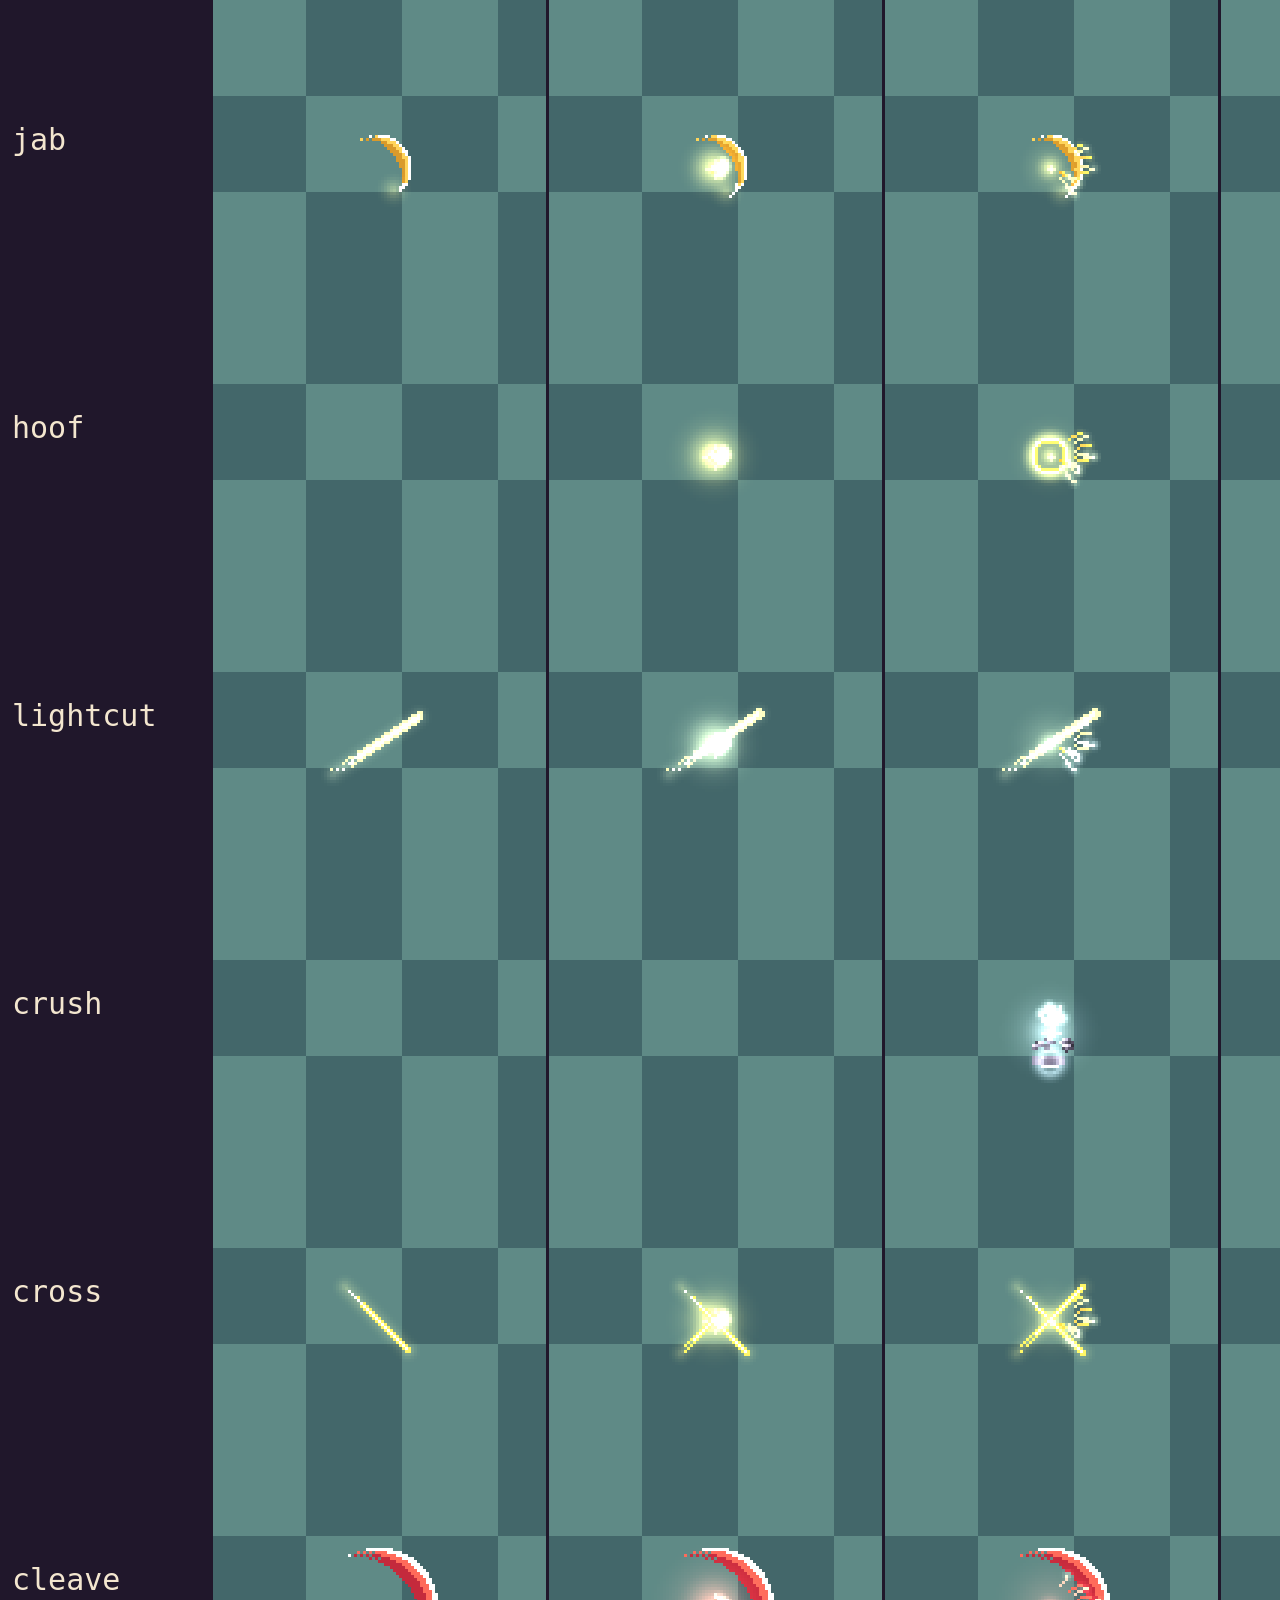
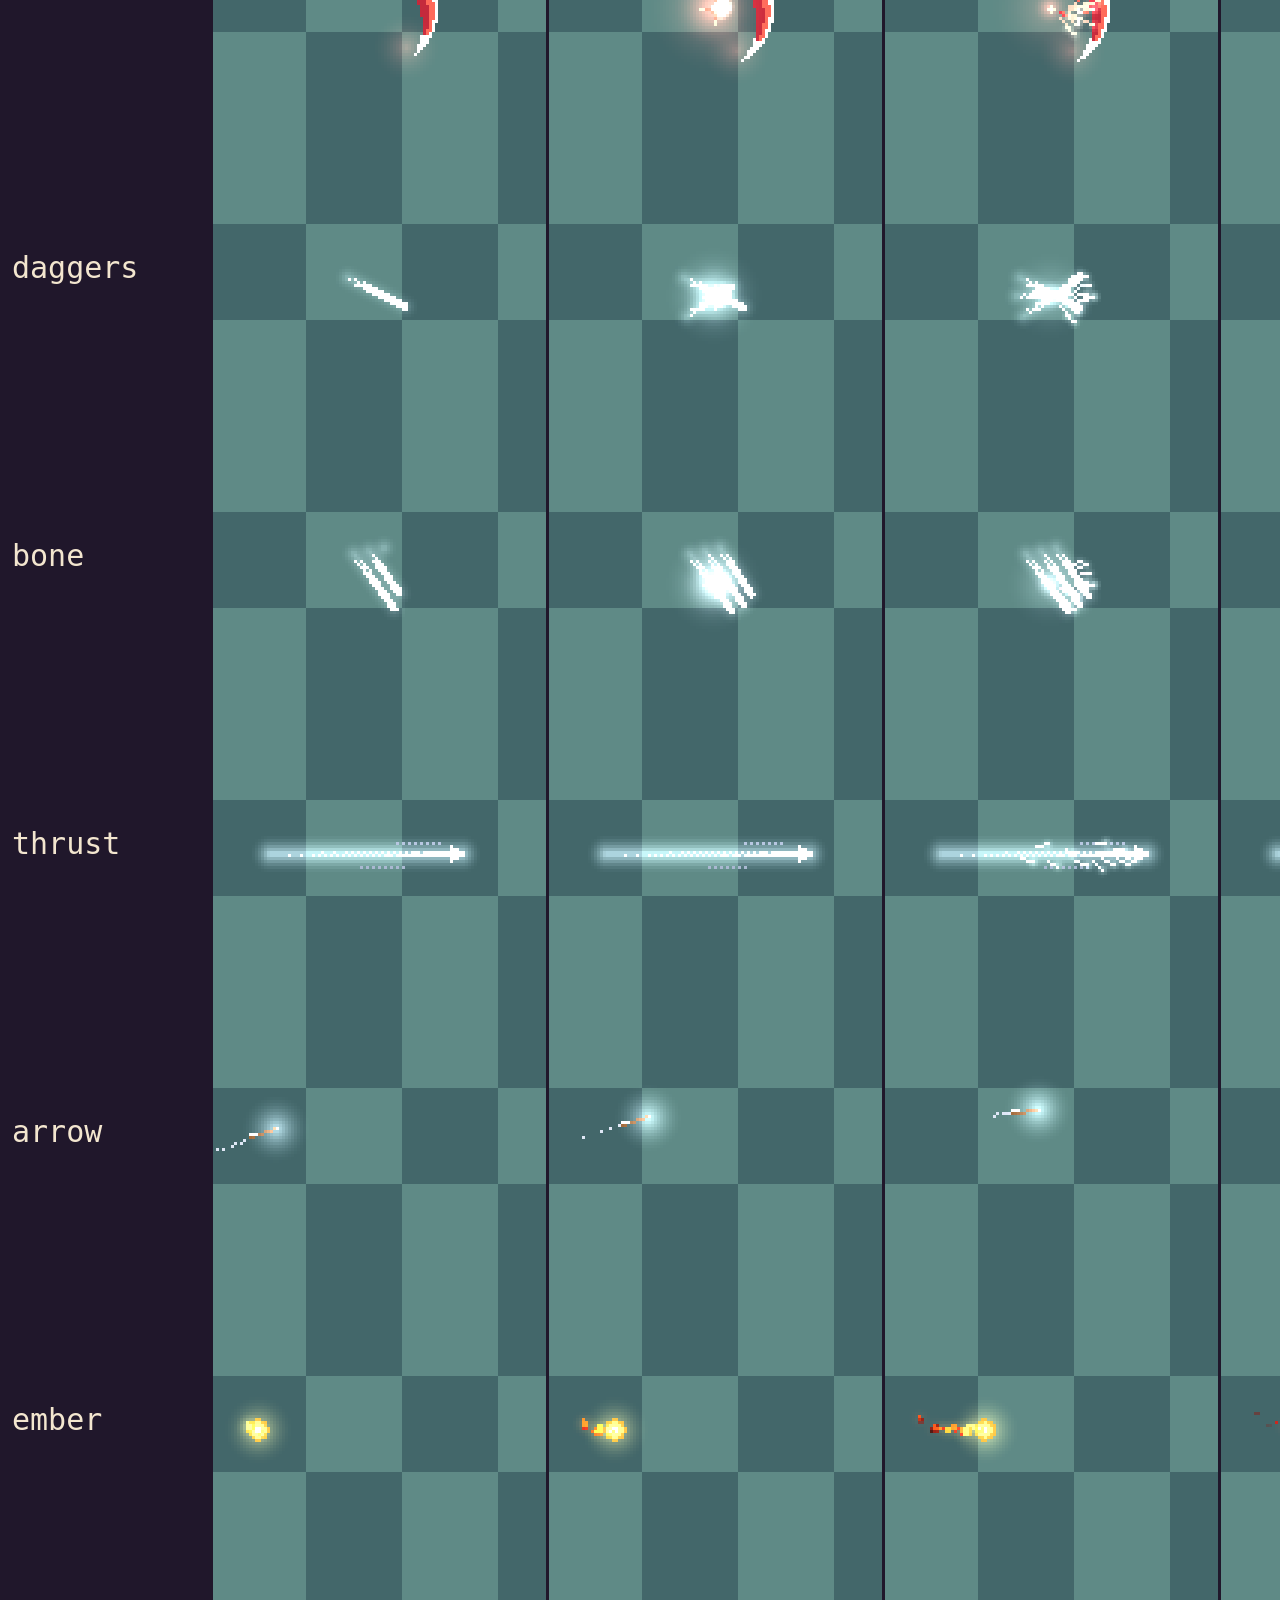
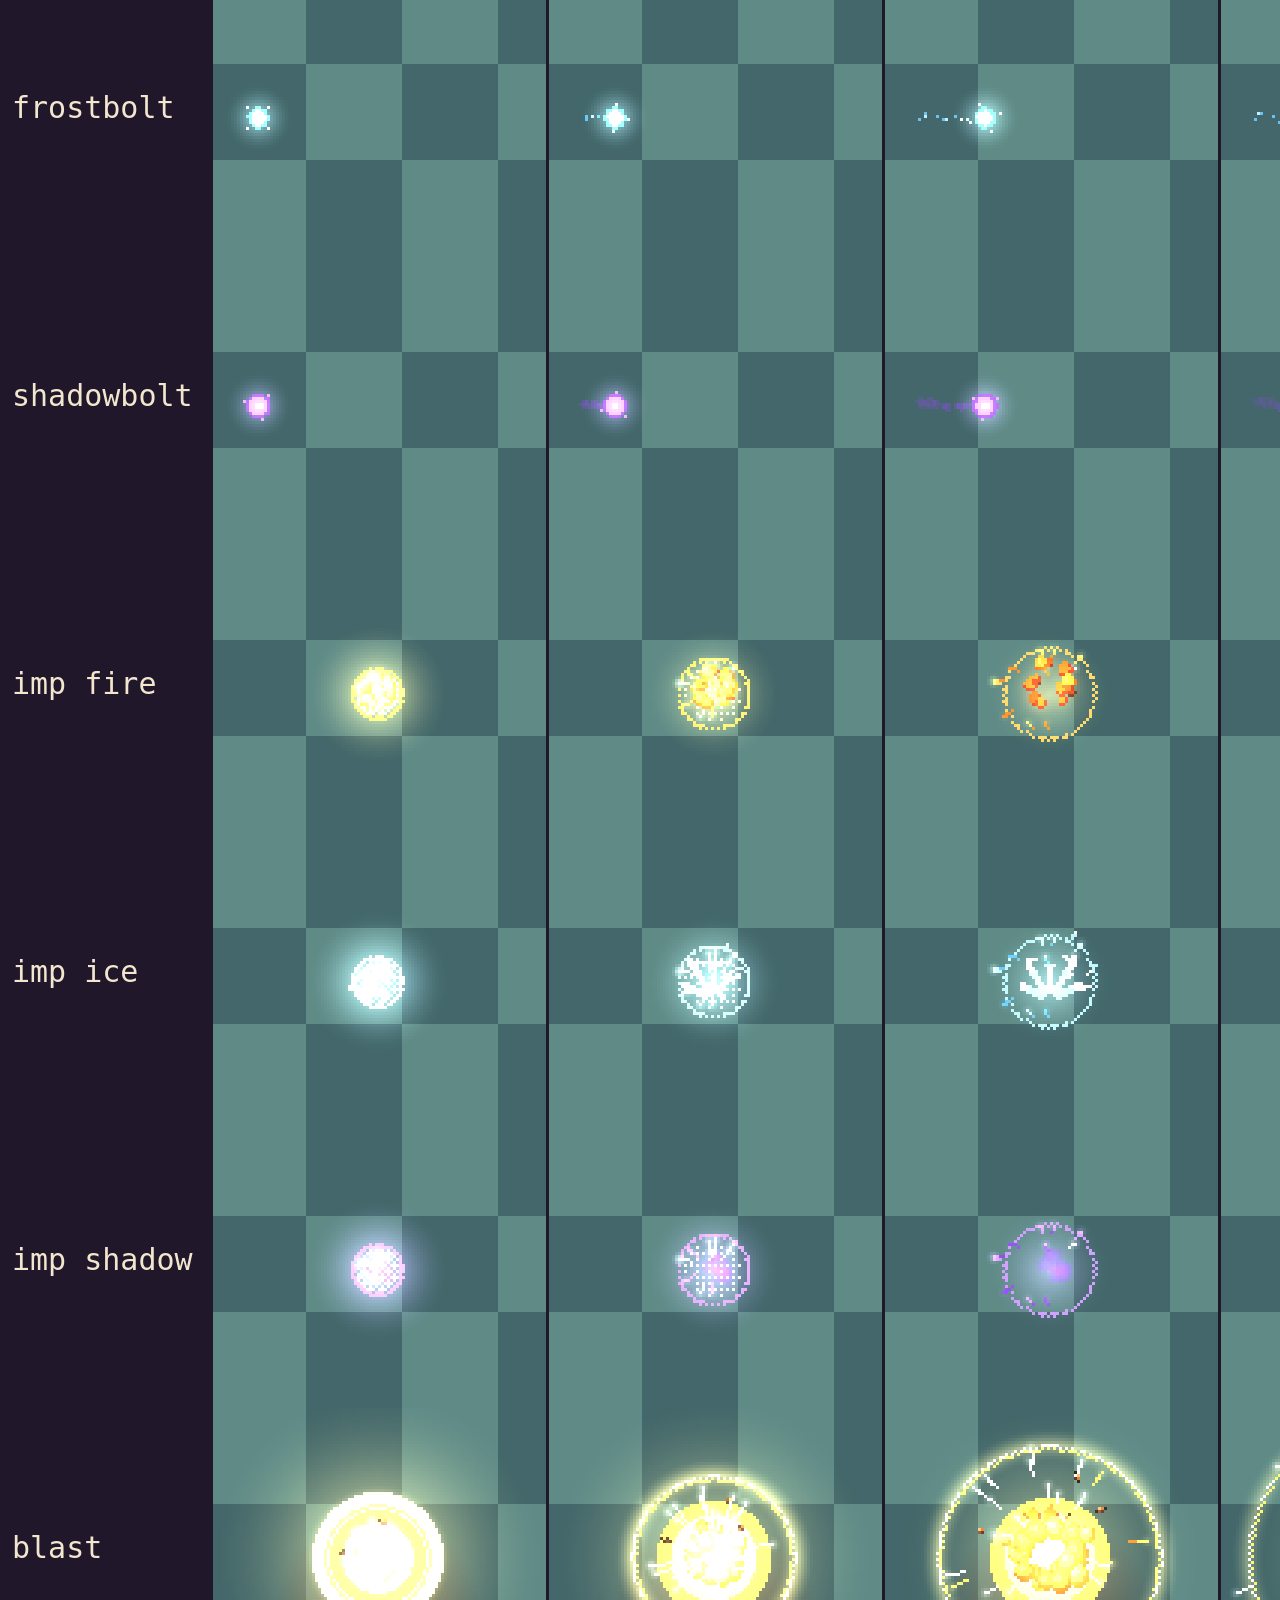
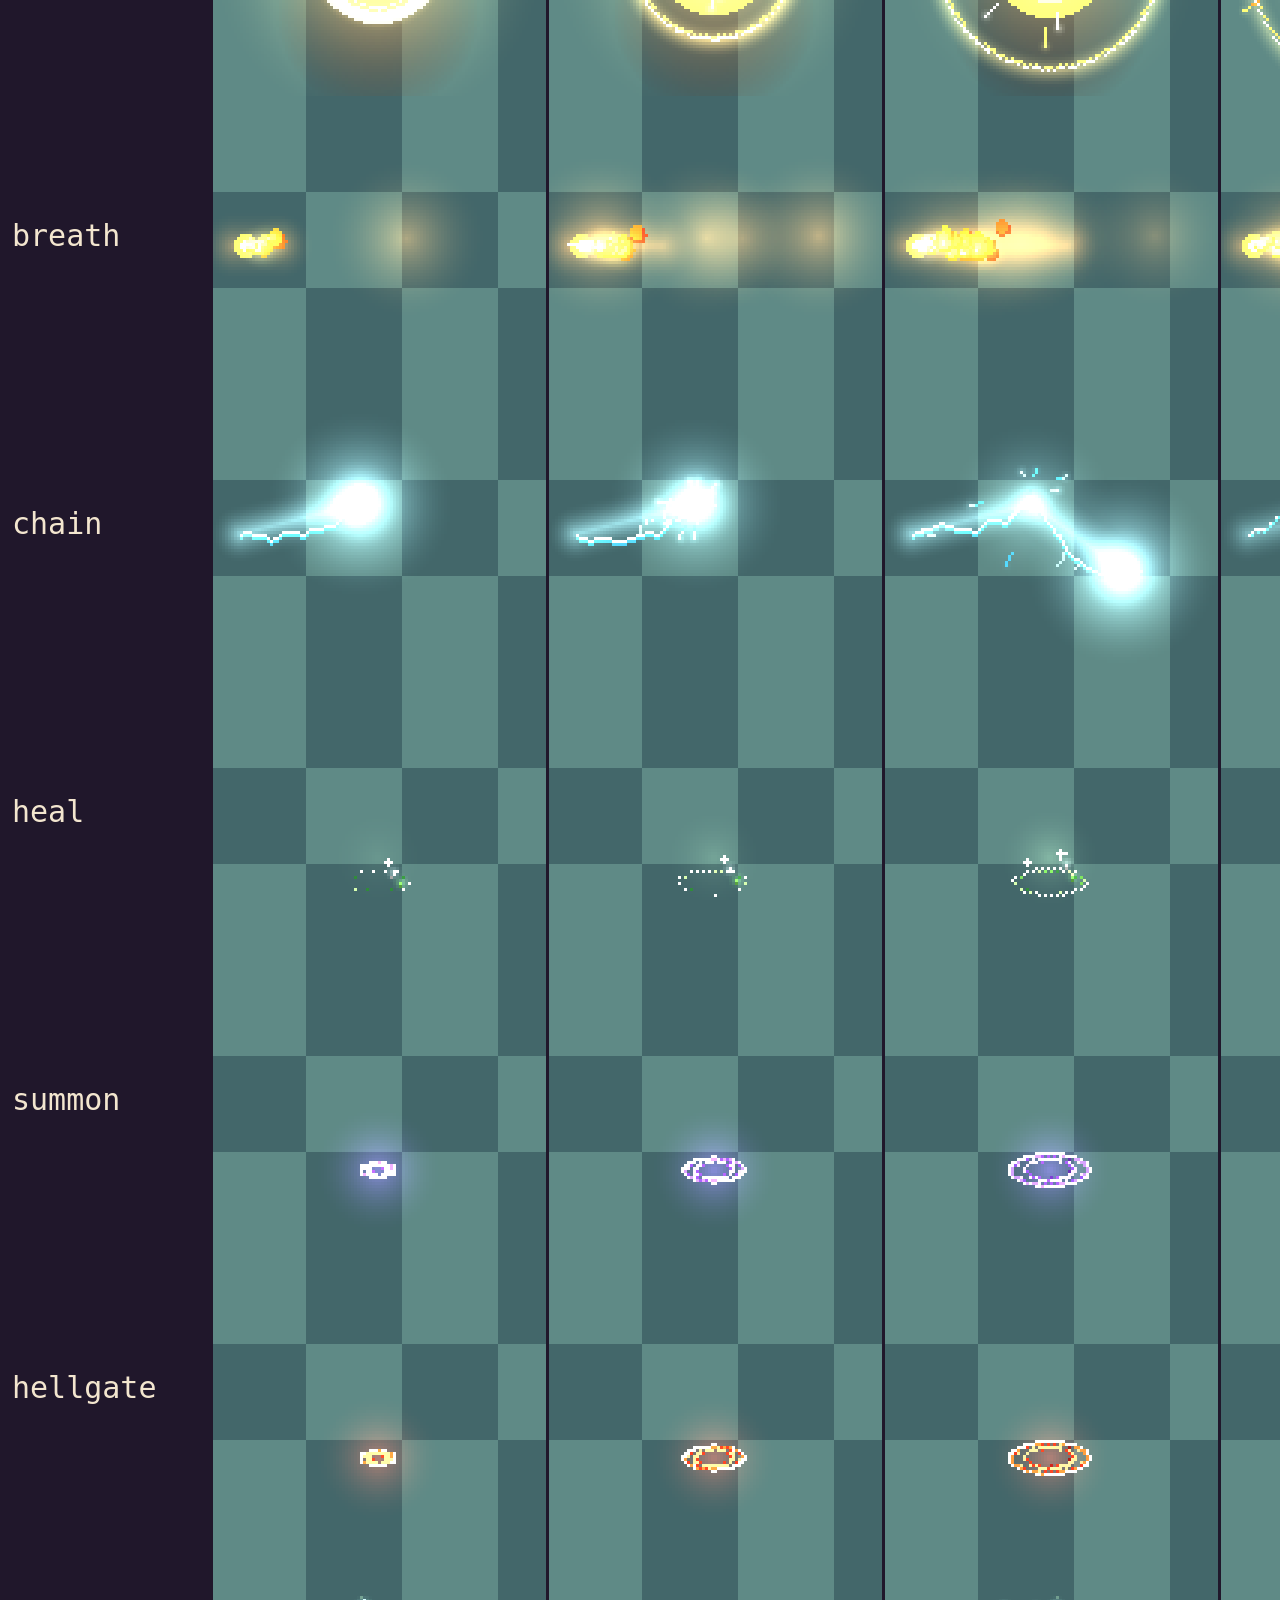
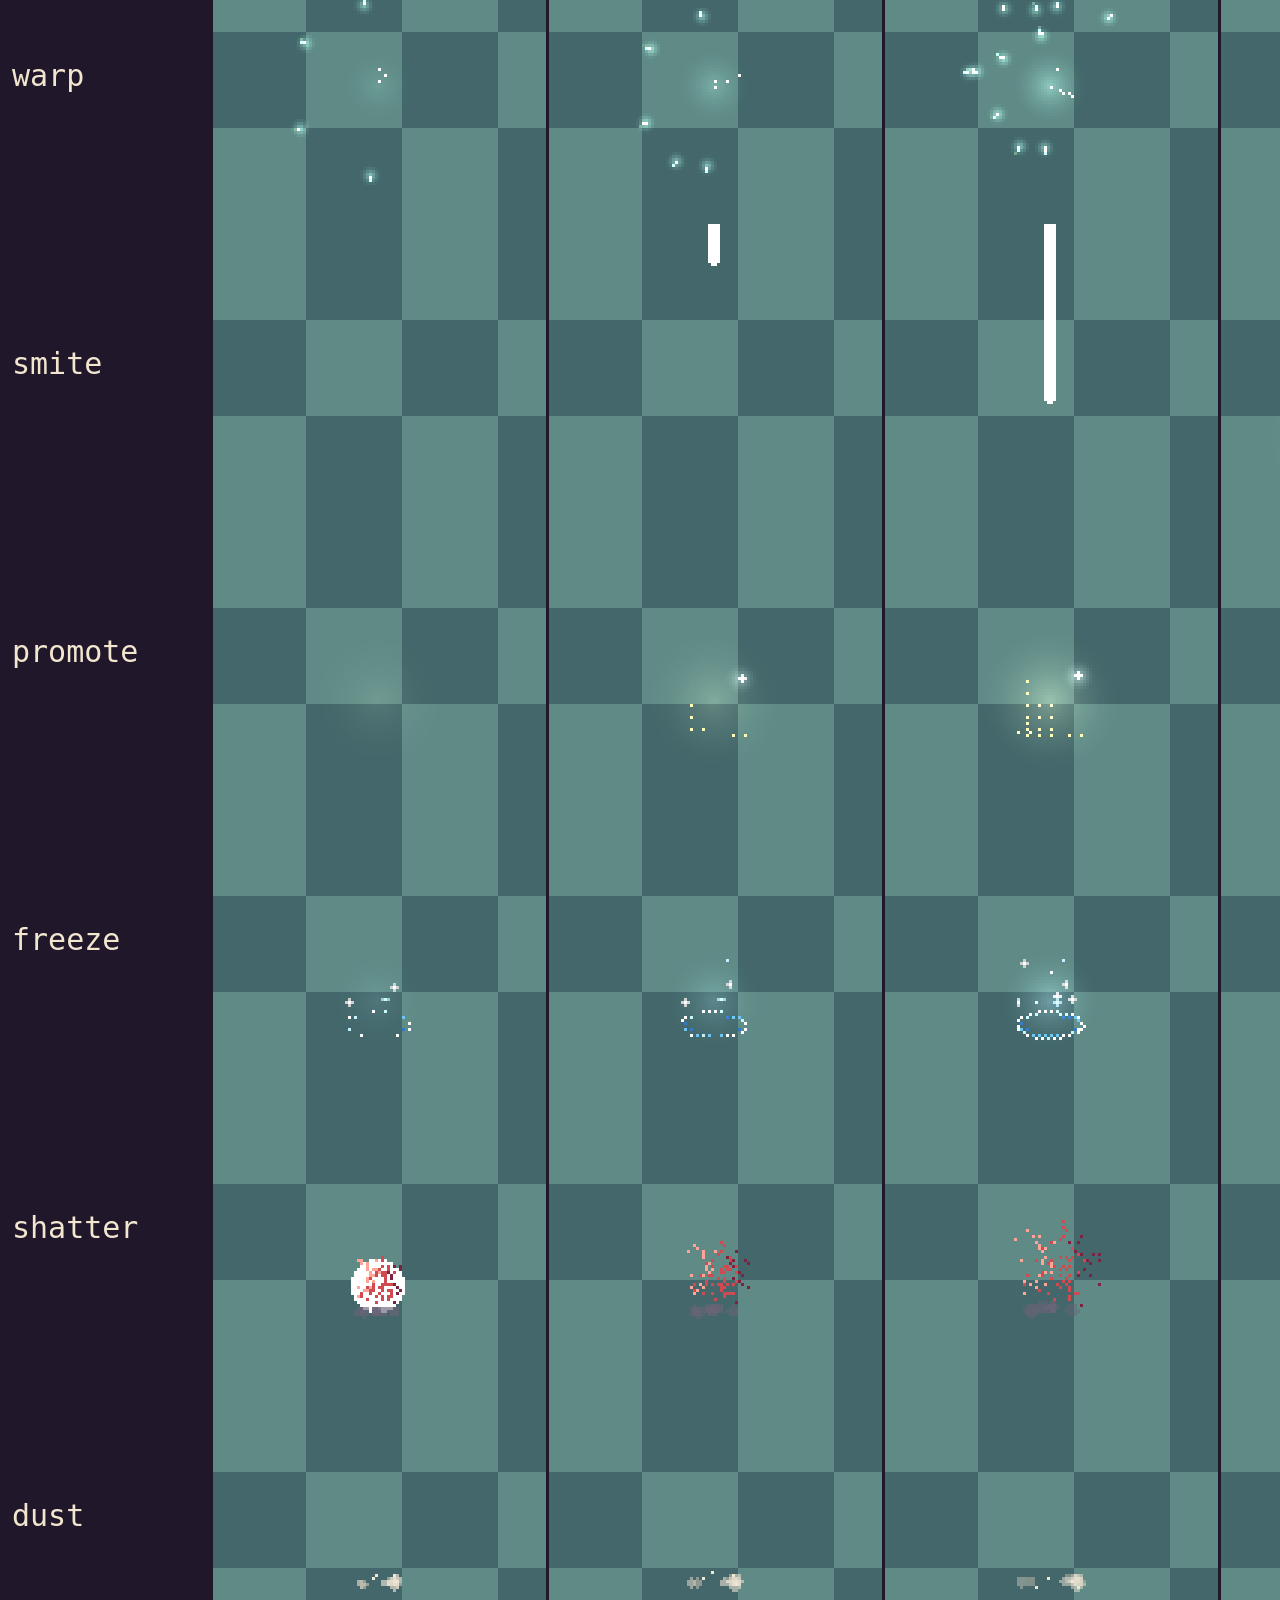
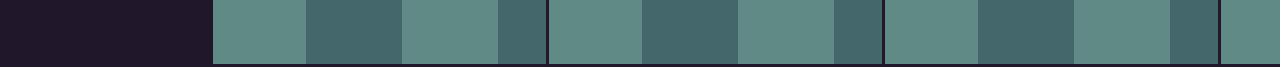
==== dev/fx.html @ 3b4ee3be "카오스체스 첫 버전: 웨이브형 체스 응용 게임 - 메인 화면(상점, 편성, 출전)과 영구 저장 - 기본 체스 기물 + 특수 능력 기물 13종 (등급별 가격) - 이동/공격/능력 선" ====
<!doctype html>
<meta charset="utf-8">
<title>FX contact sheet</title>
<body style="background:#20172b;margin:0;color:#f3e6cf;font:12px monospace">
<canvas id="c"></canvas>
<script type="module">
import { createFrame, clearFrame, createFx } from "../lib/pixelfx/core/index.js";
import * as FX from "../js/fx/effects.js";
import { sprite } from "../js/render/sprites.js";

const params = new URLSearchParams(location.search);
const PW = 112, PH = 96, Z = 3;
const TIMES = (params.get("t") ?? "0.04,0.08,0.14,0.22,0.35,0.55,0.8,1.1").split(",").map(Number);
const S = (mod, o, label) => ({ mod, o, label });
const ROWS = [
  S(FX.strike, { style: "arc", palette: FX.PALS.gold, size: 0.75, x: 56, y: 56 }, "jab"),
  S(FX.strike, { style: "ring", palette: FX.PALS.gold, x: 56, y: 56 }, "hoof"),
  S(FX.strike, { style: "line", palette: FX.PALS.holy, x: 56, y: 56 }, "lightcut"),
  S(FX.strike, { style: "slam", palette: FX.PALS.steel, size: 1.1, x: 56, y: 56 }, "crush"),
  S(FX.strike, { style: "cross", palette: FX.PALS.gold, x: 56, y: 56 }, "cross"),
  S(FX.strike, { style: "arc", palette: FX.PALS.blood, size: 1.35, x: 56, y: 56 }, "cleave"),
  S(FX.strike, { style: "triple", palette: FX.PALS.steel, x: 56, y: 56 }, "daggers"),
  S(FX.strike, { style: "claw", palette: FX.PALS.bone, x: 56, y: 56 }, "bone"),
  S(FX.thrust, { x: 14, y: 50, len: 64 }, "thrust"),
  S(FX.projectile, { x: 10, y: 50, dx: 90, dy: 0, kind: "arrow", palette: FX.PALS.steel, time: 0.3 }, "arrow"),
  S(FX.projectile, { x: 10, y: 50, dx: 90, dy: 0, kind: "ember", time: 0.4 }, "ember"),
  S(FX.projectile, { x: 10, y: 50, dx: 90, dy: 0, kind: "frost", palette: FX.PALS.ice, time: 0.4 }, "frostbolt"),
  S(FX.projectile, { x: 10, y: 50, dx: 90, dy: 0, kind: "shadow", palette: FX.PALS.shadow, time: 0.4 }, "shadowbolt"),
  S(FX.impact, { kind: "fire", x: 56, y: 50 }, "imp fire"),
  S(FX.impact, { kind: "ice", palette: FX.PALS.ice, x: 56, y: 50 }, "imp ice"),
  S(FX.impact, { kind: "shadow", palette: FX.PALS.shadow, x: 56, y: 50 }, "imp shadow"),
  S(FX.blast, { x: 56, y: 50 }, "blast"),
  S(FX.breath, { x: 8, y: 50, len: 96 }, "breath"),
  S(FX.chain, { x: 10, y: 50, path: [[0, 0], [40, -10], [70, 12], [95, -4]] }, "chain"),
  S(FX.healFx, { x: 56, y: 70 }, "heal"),
  S(FX.summon, { x: 56, y: 70, palette: FX.PALS.shadow }, "summon"),
  S(FX.summon, { x: 56, y: 70, palette: FX.PALS.hell }, "hellgate"),
  S(FX.warp, { x: 56, y: 50 }, "warp"),
  S(FX.smite, { x: 56, y: 80 }, "smite"),
  S(FX.promote, { x: 56, y: 75 }, "promote"),
  S(FX.freeze, { x: 56, y: 75 }, "freeze"),
  S(FX.shatter, { x: 56, y: 75, pixels: sprite("rook", "enemy").pixels }, "shatter"),
  S(FX.dust, { x: 56, y: 70 }, "dust"),
];
const only = params.get("only");
const rows = only ? ROWS.filter((r) => only.split(",").includes(r.label)) : ROWS;
const c = document.getElementById("c"), g = c.getContext("2d");
c.width = (TIMES.length * PW + 70) * Z; c.height = rows.length * PH * Z;
g.imageSmoothingEnabled = false;
const frame = createFrame(PW, PH), off = document.createElement("canvas");
off.width = PW; off.height = PH;
const og = off.getContext("2d"), img = og.createImageData(PW, PH), u32 = new Uint32Array(img.data.buffer);
rows.forEach((r, ri) => {
  g.fillStyle = "#f3e6cf"; g.font = `${10 * Z}px monospace`;
  g.fillText(r.label, 4 * Z, (ri * PH + 50) * Z);
  TIMES.forEach((T, ti) => {
    const fx = createFx(r.mod, { seed: 3, ...r.o });
    let t = 0; while (t < T - 1e-6) { const dt = Math.min(1 / 60, T - t); fx.update(dt); t += dt; }
    clearFrame(frame);
    fx.draw(frame);
    // 배경 + 색 + 빛 (빛은 더하기)
    for (let i = 0; i < PW * PH; i++) {
      const x = i % PW, y = (i / PW) | 0;
      const bg = ((x >> 5) + (y >> 5)) % 2 ? [0x43, 0x67, 0x6a] : [0x5f, 0x8a, 0x86];
      const col = frame.color[i], a = (col >>> 24) / 255;
      let R = bg[0] * (1 - a) + (col & 255) * a, G = bg[1] * (1 - a) + ((col >>> 8) & 255) * a, B = bg[2] * (1 - a) + ((col >>> 16) & 255) * a;
      const l = frame.light[i];
      R += l & 255; G += (l >>> 8) & 255; B += (l >>> 16) & 255;
      u32[i] = (255 << 24) | (Math.min(255, B) << 16) | (Math.min(255, G) << 8) | Math.min(255, R);
    }
    og.putImageData(img, 0, 0);
    g.drawImage(off, (70 + ti * PW) * Z, ri * PH * Z, PW * Z, PH * Z);
    g.fillStyle = "#20172b"; g.fillRect((70 + ti * PW) * Z, ri * PH * Z, Z, PH * Z);
  });
});
document.title = "done";
</script>
</body>
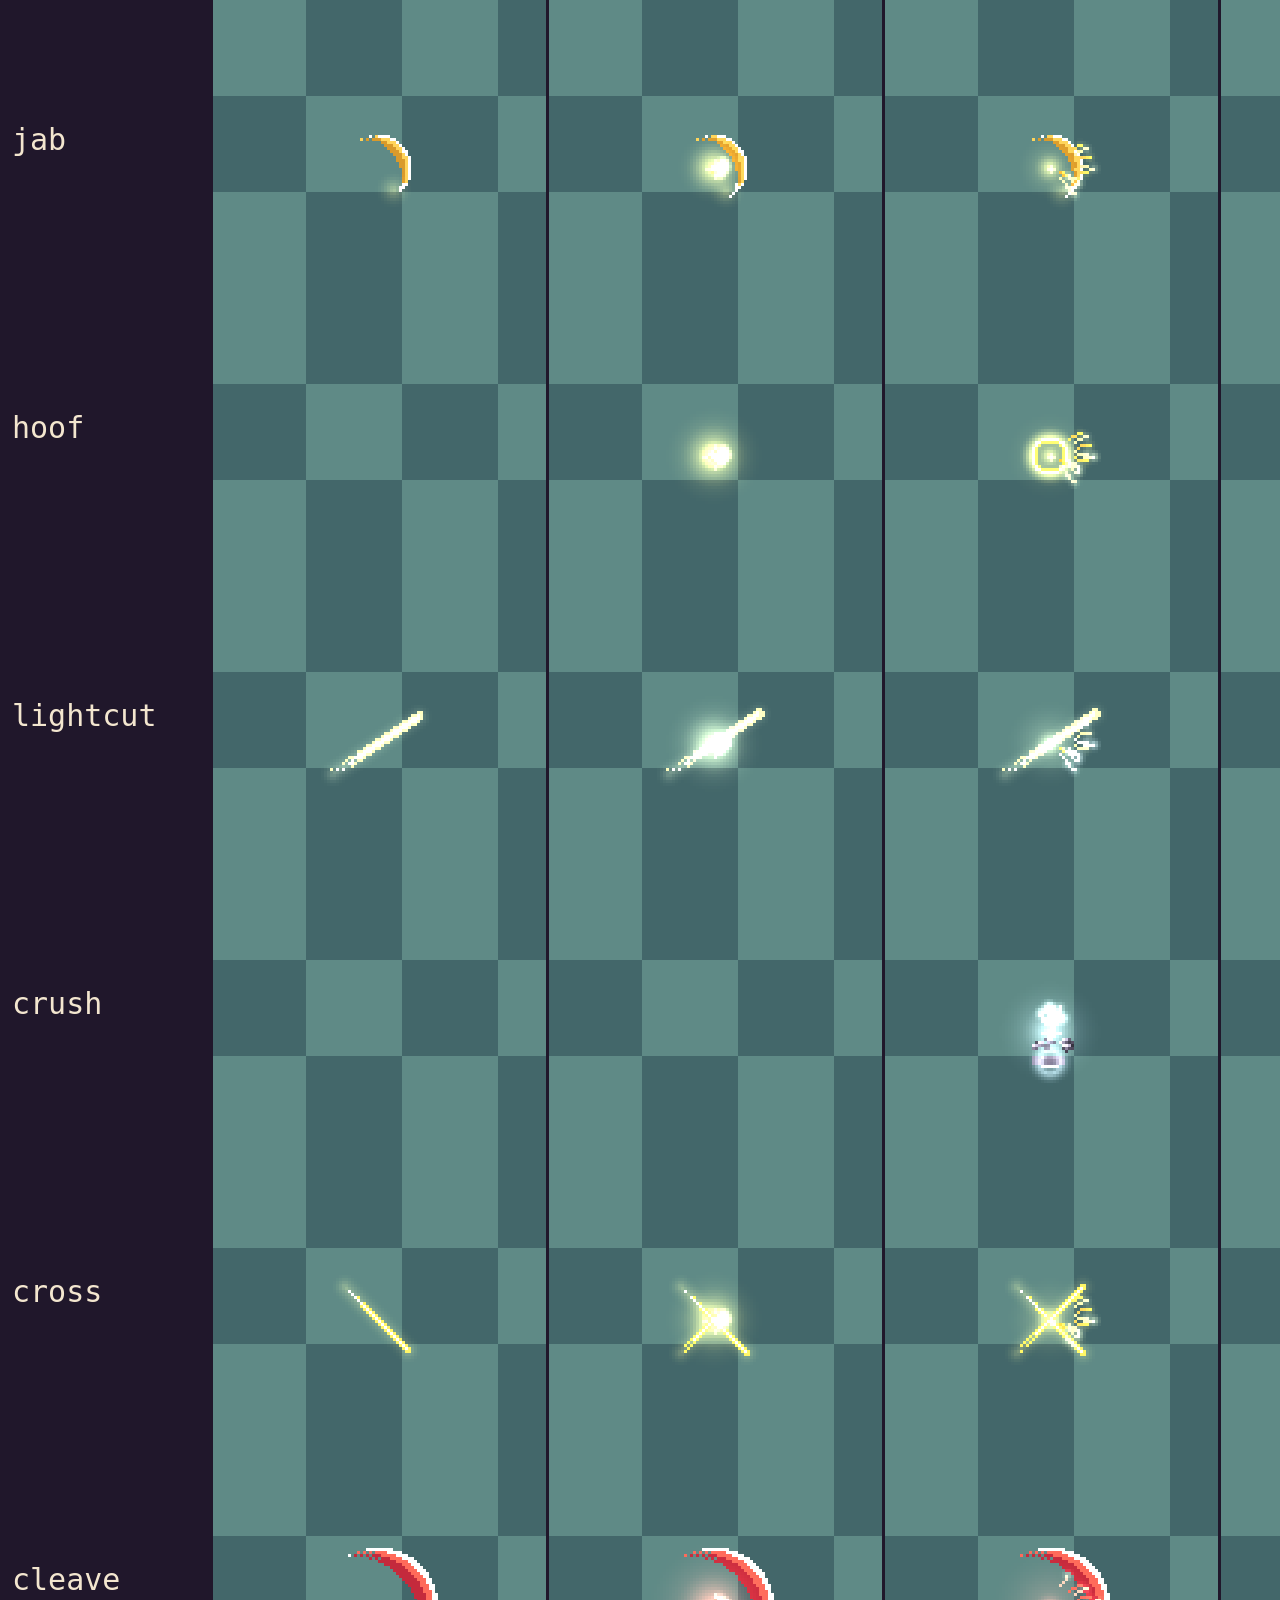
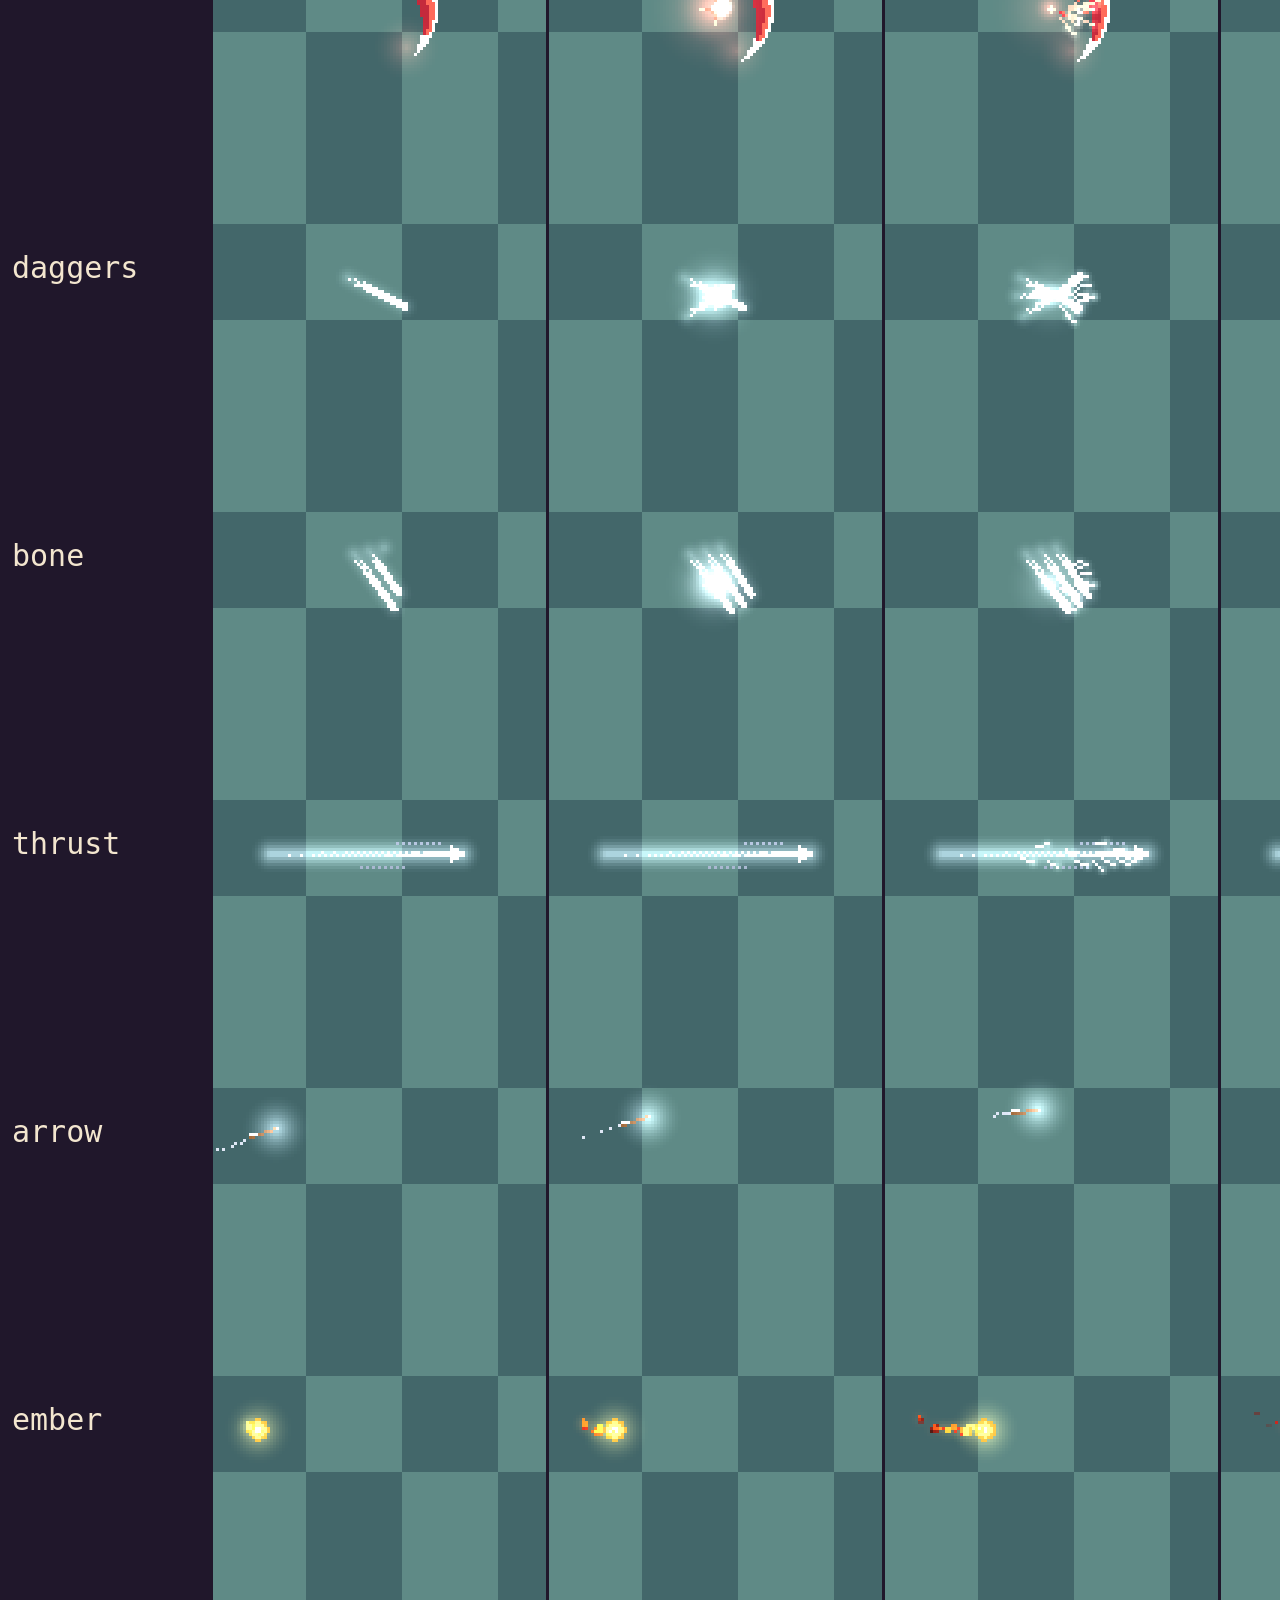
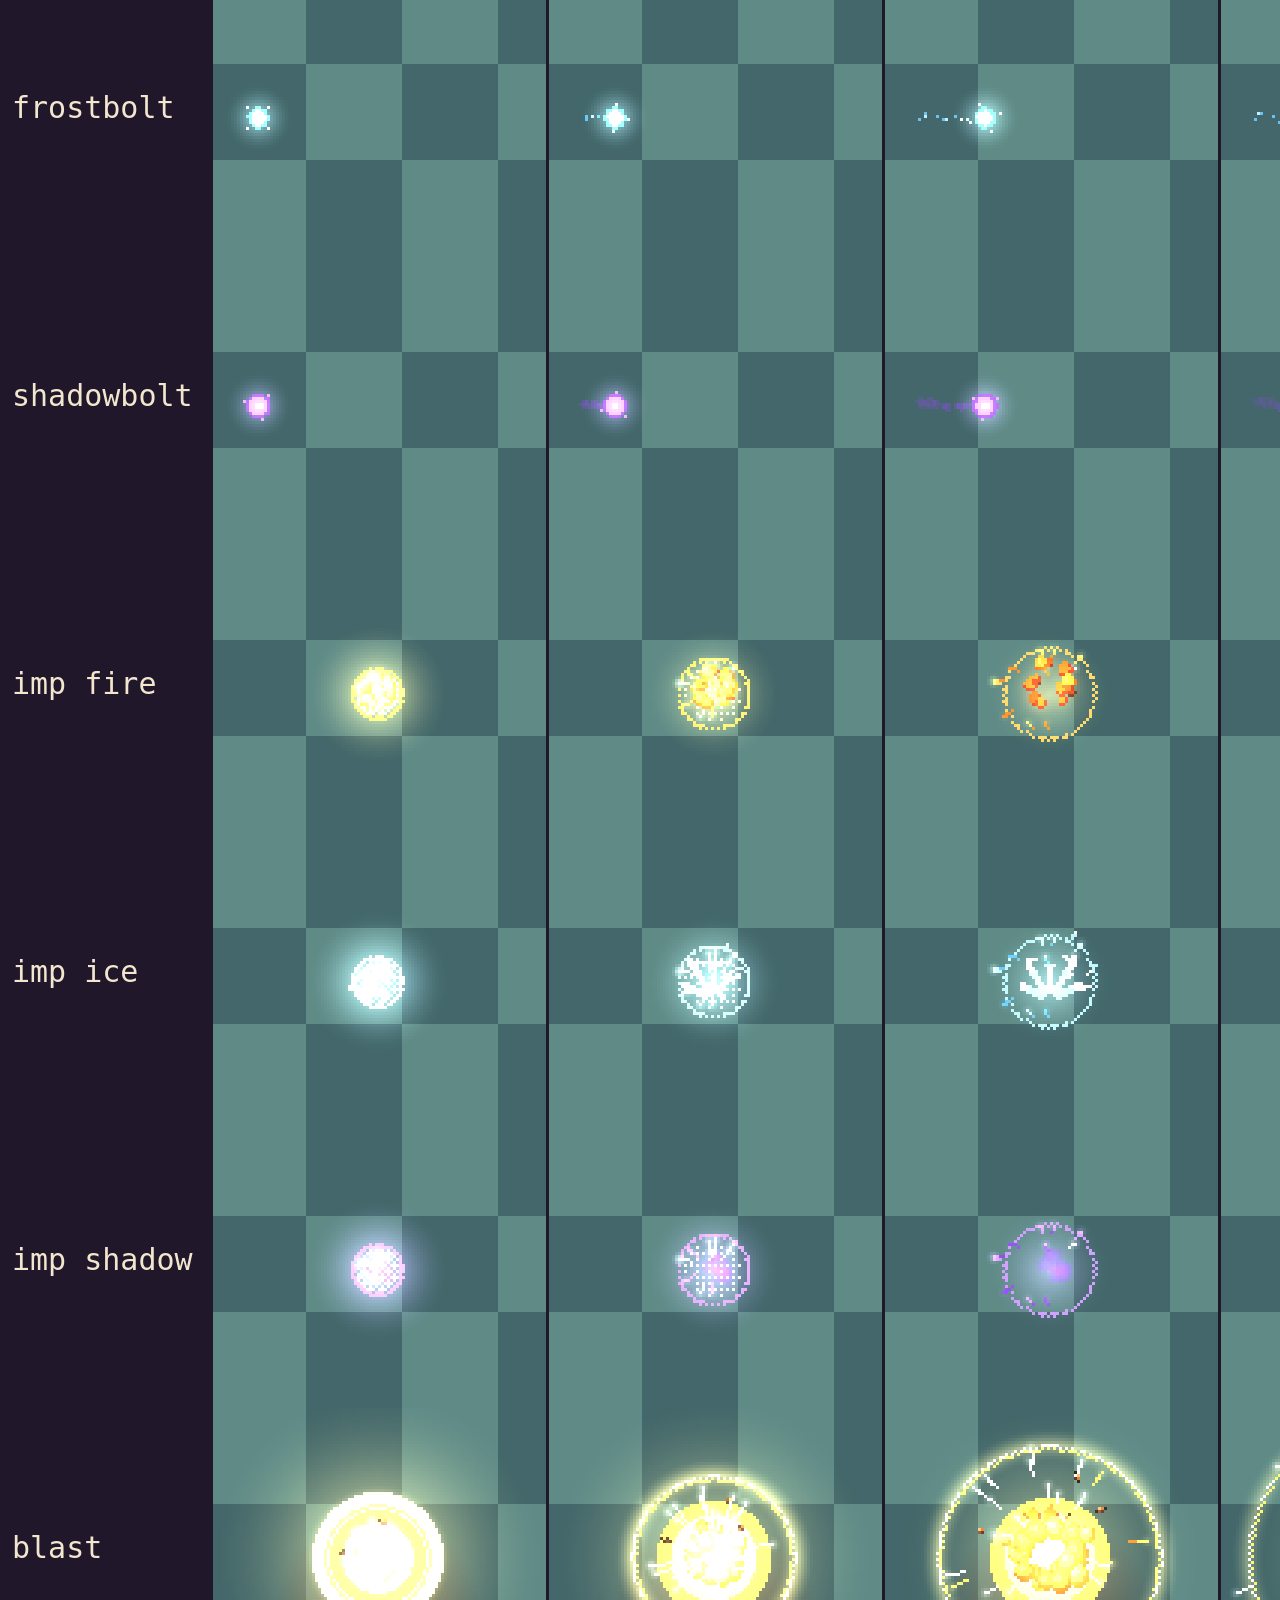
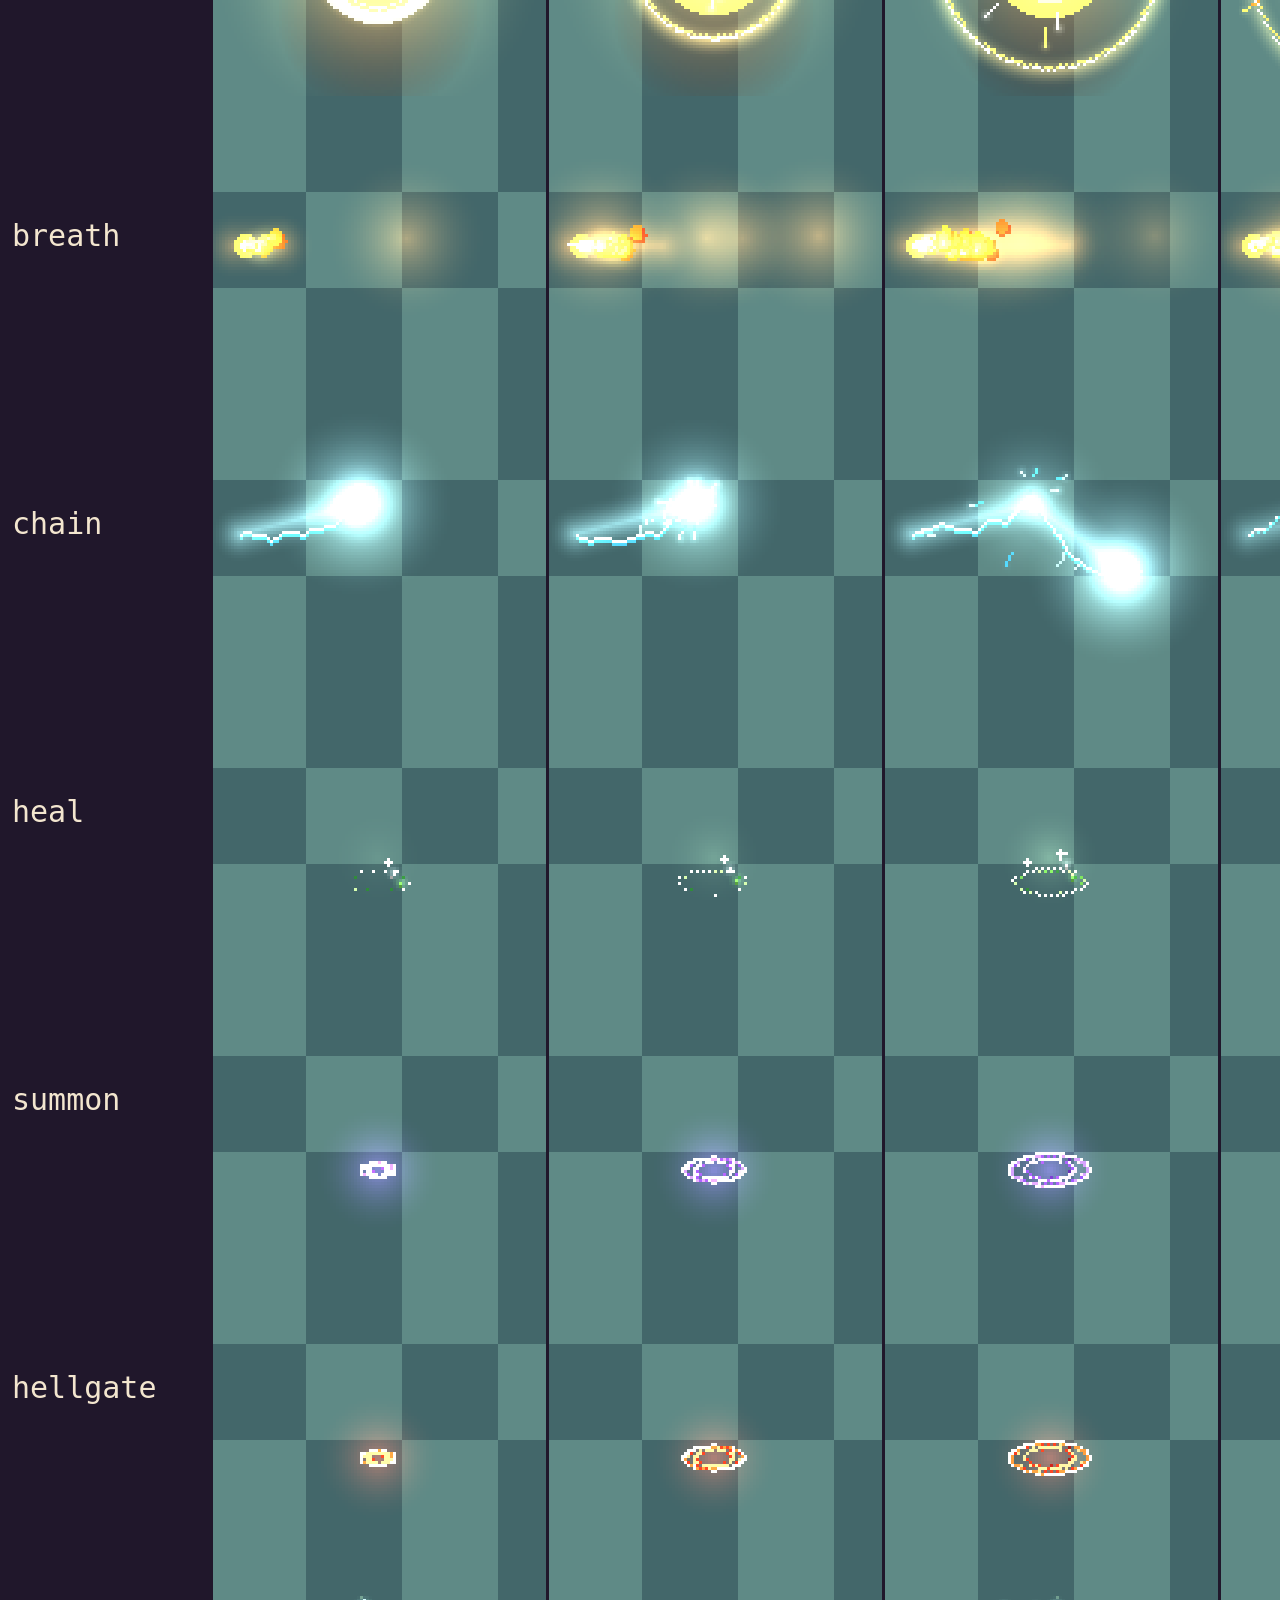
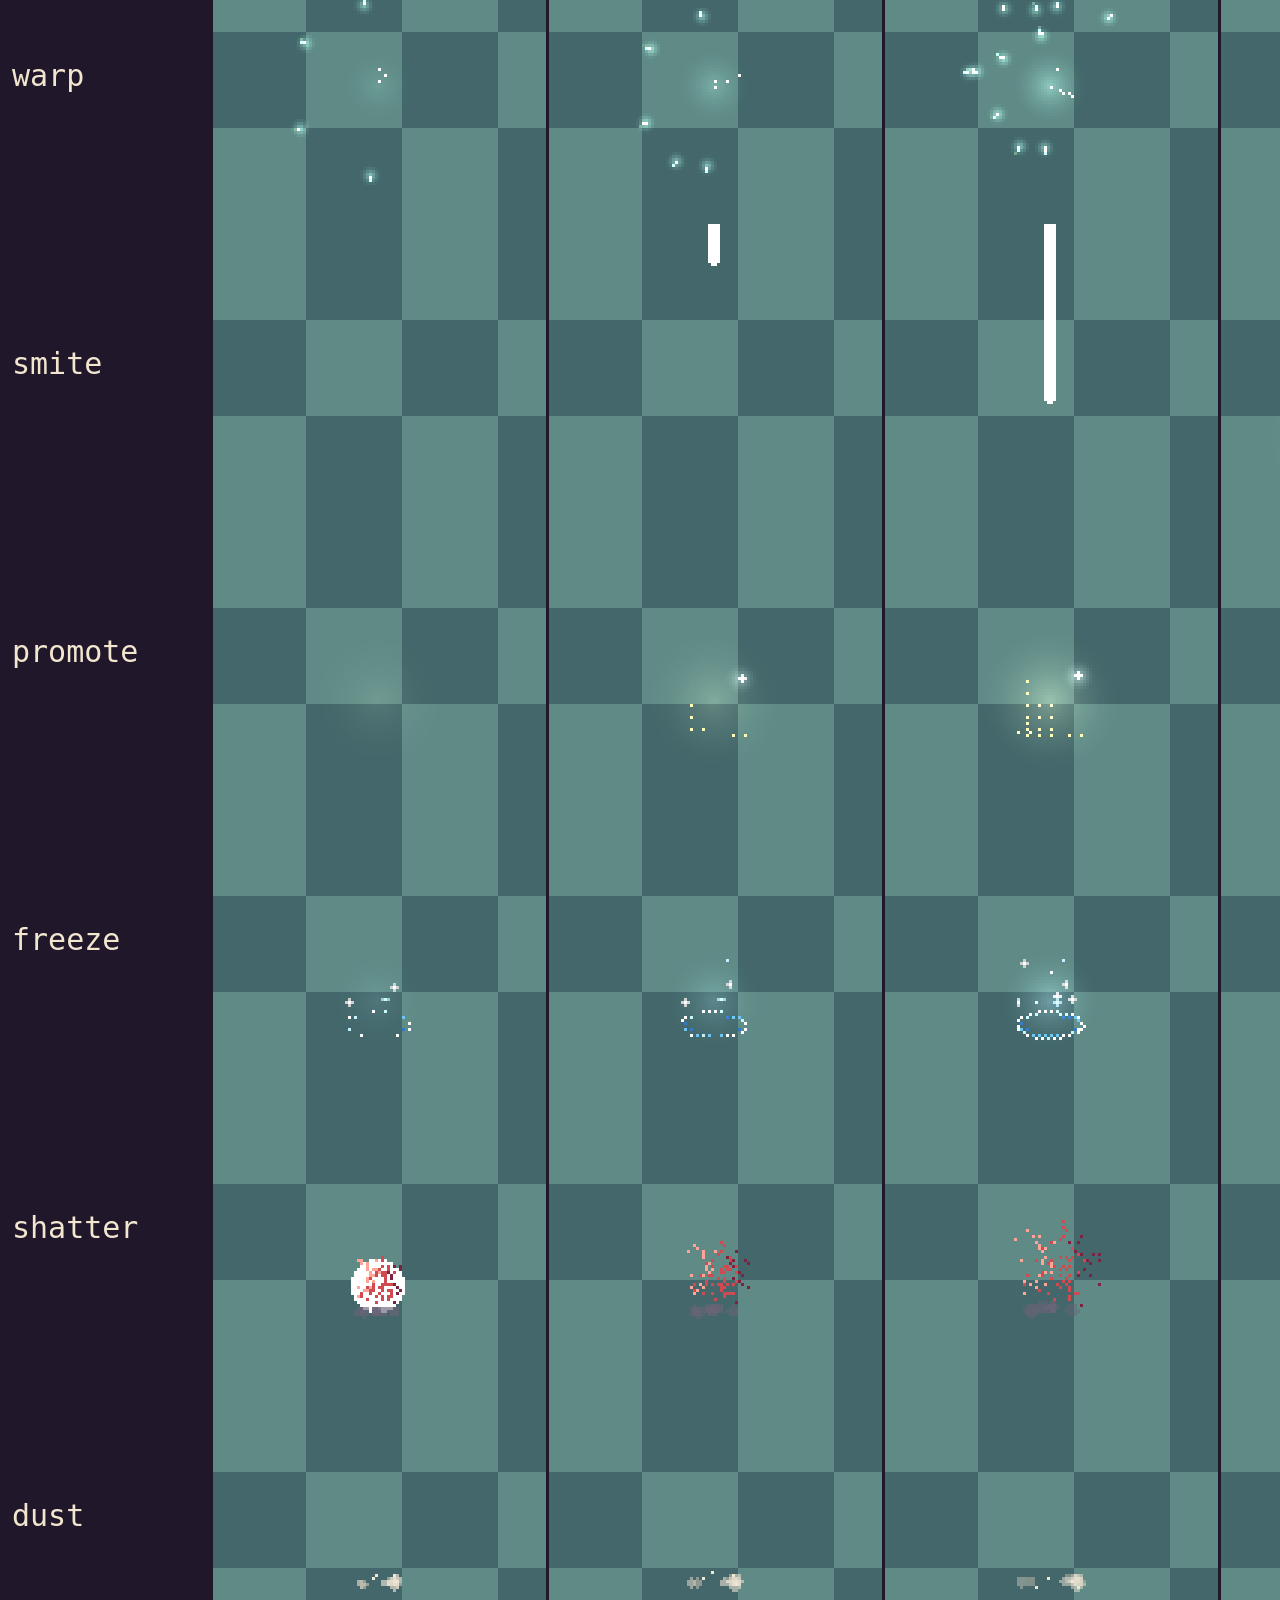
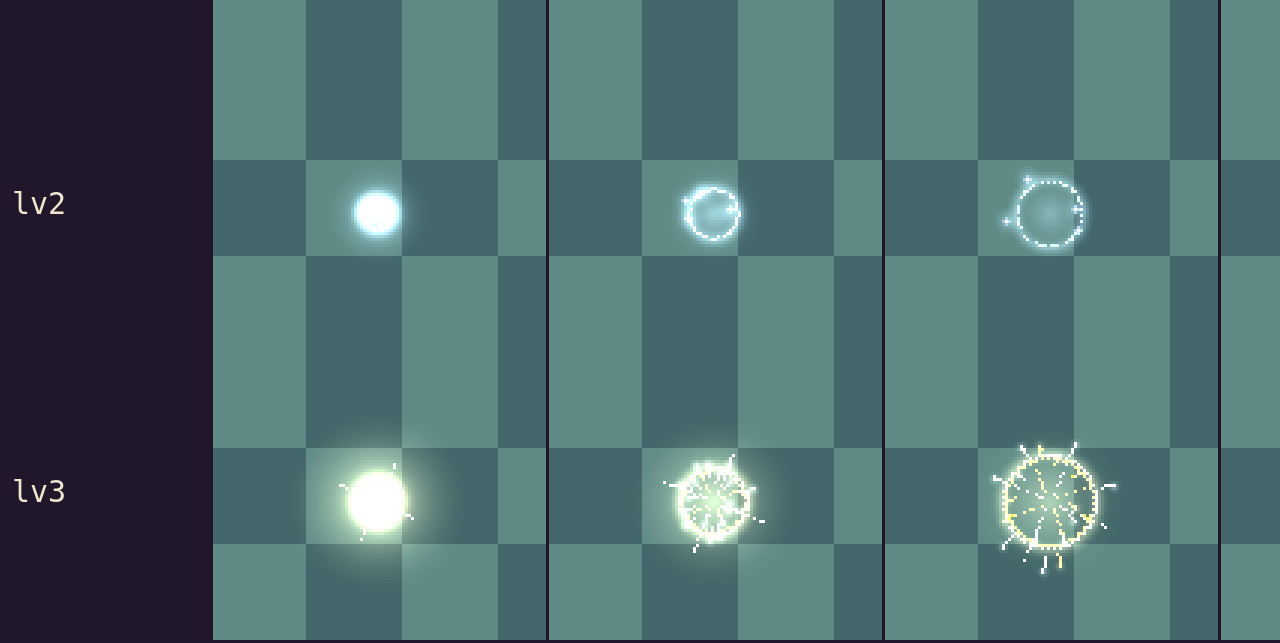
==== commit 5180246b: "기물 레벨업(영구 성장, 최대 Lv3) 추가 - 보유 기물마다 레벨 저장, 편성 화면에서 레벨업 (구매가의 약 1.2배/1.45배) - 레벨마다 체력·공격력 상승과 기물별 Lv2/" ====
--- a/dev/fx.html
+++ b/dev/fx.html
@@ -41,6 +41,8 @@
   S(FX.freeze, { x: 56, y: 75 }, "freeze"),
   S(FX.shatter, { x: 56, y: 75, pixels: sprite("rook", "enemy").pixels }, "shatter"),
   S(FX.dust, { x: 56, y: 70 }, "dust"),
+  S(FX.levelBurst, { x: 56, y: 50, tier: 2 }, "lv2"),
+  S(FX.levelBurst, { x: 56, y: 50, tier: 3 }, "lv3"),
 ];
 const only = params.get("only");
 const rows = only ? ROWS.filter((r) => only.split(",").includes(r.label)) : ROWS;
